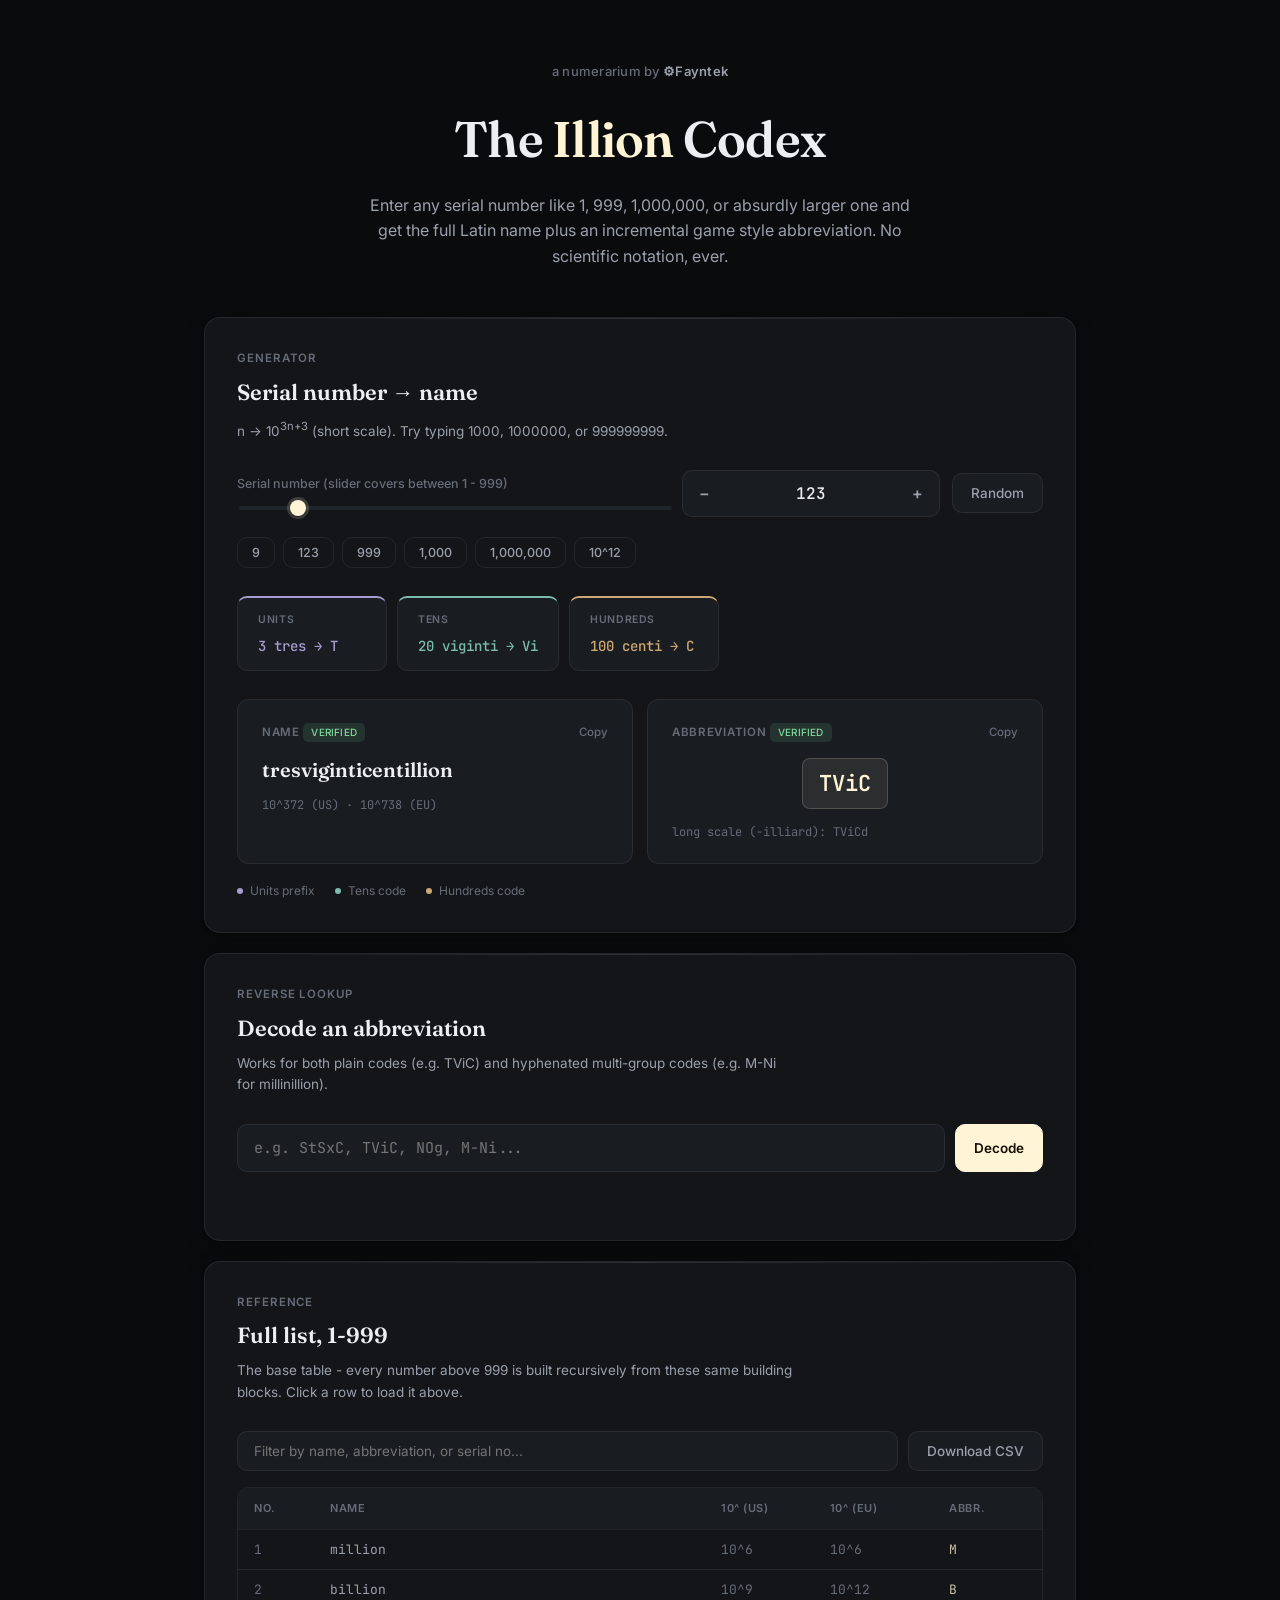
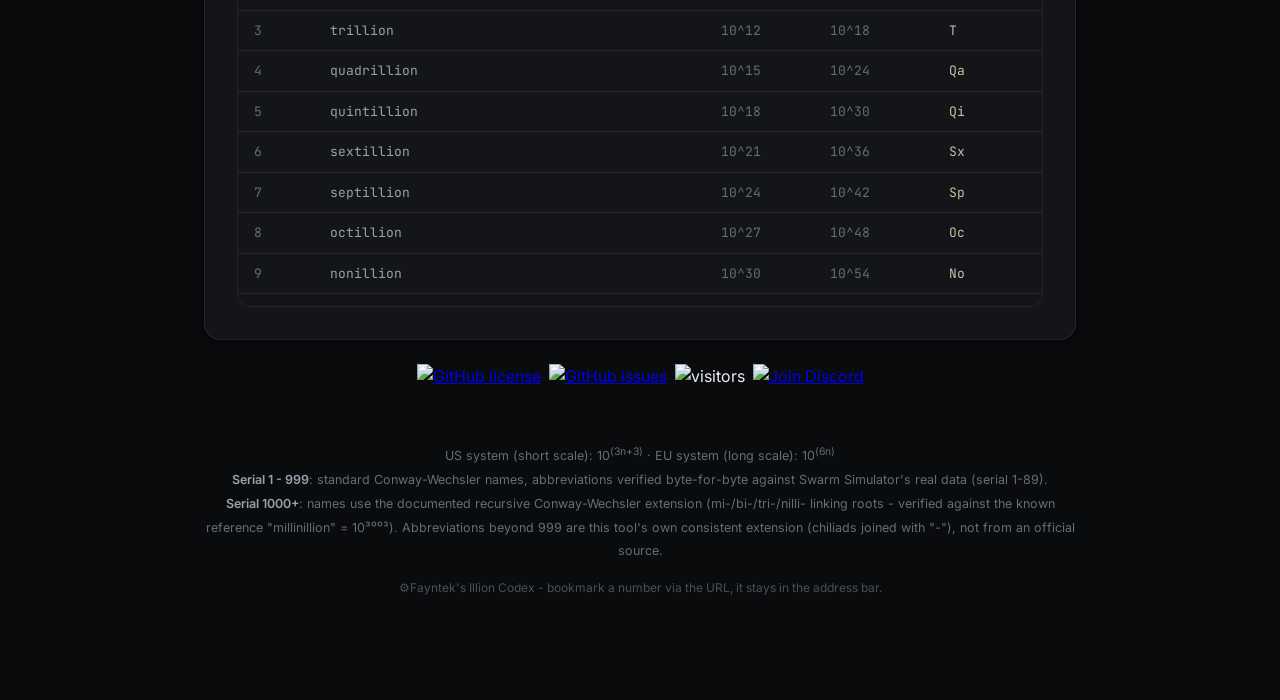
==== src/index.html @ 1ee9a4c0 "Initial push of hobby tool" ====
<!DOCTYPE html>
<html lang="en">
<!-- Bro, really? -->
<head>
<meta charset="UTF-8">
<meta name="viewport" content="width=device-width, initial-scale=1.0">
<title>⚙Fayntek's Illion Codex - Big Number Name &amp; Abbreviation Generator</title>
<link rel="preconnect" href="https://fonts.googleapis.com">
<link href="https://fonts.googleapis.com/css2?family=Fraunces:opsz,wght@9..144,500;9..144,600;9..144,700&family=Inter:wght@400;500;600;700&family=JetBrains+Mono:wght@400;500;600;700&display=swap" rel="stylesheet">
<link rel="stylesheet" href="css/base.css">
<link rel="stylesheet" href="css/header.css">
<link rel="stylesheet" href="css/panel.css">
<link rel="stylesheet" href="css/controls.css">
<link rel="stylesheet" href="css/breakdown.css">
<link rel="stylesheet" href="css/results.css">
<link rel="stylesheet" href="css/decode.css">
<link rel="stylesheet" href="css/table.css">
<link rel="stylesheet" href="css/badge.css">
<link rel="stylesheet" href="css/footer.css">
</head>
<body>
<div class="wrap">

  <header>
    <div class="byline">a numerarium by <a href="https://github.com/fayntek" class="byline-link" target="_blank" rel="noopener noreferrer"><strong>⚙Fayntek</strong></a></div>
    <h1>The <em>Illion</em> Codex</h1>
    <p>Enter any serial number like 1, 999, 1,000,000, or absurdly larger one and get the full Latin name plus an incremental game style abbreviation. No scientific notation, ever.</p>
  </header>





  <section class="panel">
    <div class="panel-title">Generator</div>
    <div class="panel-heading">Serial number → name</div>
    <div class="panel-sub">n → 10<sup>3n+3</sup> (short scale). Try typing 1000, 1000000, or 999999999.</div>

    <div class="gen-controls">
      <div class="slider-row">
        <label>Serial number (slider covers between 1 - 999)</label>
        <input type="range" id="serialSlider" min="1" max="999" value="123">
      </div>
      <div class="stepper">
        <button id="decBtn" class="step-btn" aria-label="Decrement" type="button">−</button>
        <input type="text" id="serialInput" class="num-input" value="123" inputmode="numeric" aria-label="Serial number">
        <button id="incBtn" class="step-btn" aria-label="Increment" type="button">+</button>
      </div>
      <button id="randomBtn" type="button">Random</button>
    </div>

    <div class="quick-jumps">
      <button data-jump="9" type="button">9</button>
      <button data-jump="123" type="button">123</button>
      <button data-jump="999" type="button">999</button>
      <button data-jump="1000" type="button">1,000</button>
      <button data-jump="1000000" type="button">1,000,000</button>
      <button data-jump="1000000000000" type="button">10^12</button>
    </div>

    <div class="breakdown" id="breakdown"></div>

    <div class="results">
      <div class="result-card name">
        <div class="label">
          <span>Name <span class="badge" id="nameBadge">verified</span></span>
          <button class="copy-btn" id="copyNameBtn" type="button">Copy</button>
        </div>
        <div class="name-text" id="outName">-</div>
        <div class="sub" id="outPowers">-</div>
      </div>
      <div class="result-card abbr">
        <div class="label">
          <span>Abbreviation <span class="badge" id="abbrBadge">verified</span></span>
          <button class="copy-btn" id="copyAbbrBtn" type="button">Copy</button>
        </div>
        <div class="stamp-wrap"><div class="stamp" id="outAbbr">-</div></div>
        <div class="sub" id="outAbbrLong">long scale (-illiard): -</div>
      </div>
    </div>

    <div class="legend">
      <span><span class="dot" style="background:var(--violet)"></span>Units prefix</span>
      <span><span class="dot" style="background:var(--teal)"></span>Tens code</span>
      <span><span class="dot" style="background:var(--amber)"></span>Hundreds code</span>
    </div>
  </section>






  <section class="panel">
    <div class="panel-title">Reverse Lookup</div>
    <div class="panel-heading">Decode an abbreviation</div>
    <div class="panel-sub">Works for both plain codes (e.g. TViC) and hyphenated multi-group codes (e.g. M-Ni for millinillion).</div>
    <div class="decode-row">
      <input type="text" id="decodeInput" placeholder="e.g. StSxC, TViC, NOg, M-Ni...">
      <button class="primary" id="decodeBtn" type="button">Decode</button>
    </div>
    <div id="decodeResult"></div>
  </section>

  <section class="panel">
    <div class="panel-title">Reference</div>
    <div class="panel-heading">Full list, 1-999</div>
    <div class="panel-sub">The base table - every number above 999 is built recursively from these same building blocks. Click a row to load it above.</div>
    <div class="table-controls">
      <input type="text" id="tableSearch" placeholder="Filter by name, abbreviation, or serial no...">
      <button id="csvBtn" type="button">Download CSV</button>
    </div>
    <div class="table-scroll">
      <table>
        <thead>
          <tr>
            <th>No.</th><th>Name</th><th>10^ (US)</th><th>10^ (EU)</th><th>Abbr.</th>
          </tr>
        </thead>
        <tbody id="tableBody"></tbody>
      </table>
    </div>
  </section>

  <div class="badge-row">
    <a href="https://github.com/fayntek/illion-codex#license" target="_blank" rel="noopener noreferrer"><img src="https://img.shields.io/github/license/fayntek/illion-codex?style=flat-square&color=fff5d6&labelColor=191c21" alt="GitHub license"></a>
    <a href="https://github.com/fayntek/illion-codex/issues" target="_blank" rel="noopener noreferrer"><img src="https://img.shields.io/github/issues/fayntek/illion-codex?style=flat-square&color=e08a7d&labelColor=191c21" alt="GitHub issues"></a>
    <img src="https://visitor-badge.laobi.icu/badge?page_id=fayntek.illion-codex&left_text=Visits&left_color=%23191c21&right_color=%23013835&radius=0" alt="visitors">
	<a href="https://discord.gg/k3qVkmXFAN" target="_blank" rel="noopener noreferrer"><img src="https://img.shields.io/badge/Discord-Join%20server-6976F2?style=for-the-badge&logo=discord&logoColor=white" alt="Join Discord"></a>
  </div>

  <footer>
    US system (short scale): 10<sup>(3n+3)</sup> · EU system (long scale): 10<sup>(6n)</sup><br>
    <strong>Serial 1 - 999</strong>: standard Conway-Wechsler names, abbreviations verified byte-for-byte against Swarm Simulator's real data (serial 1-89).<br>
    <strong>Serial 1000+</strong>: names use the documented recursive Conway-Wechsler extension (mi-/bi-/tri-/nilli- linking roots - verified against the known reference "millinillion" = 10³⁰⁰³). Abbreviations beyond 999 are this tool's own consistent extension (chiliads joined with "-"), not from an official source.
    <div class="sig">⚙Fayntek's Illion Codex - bookmark a number via the URL, it stays in the address bar.</div>
  </footer>

</div>
<script src="js/naming_engine.js"></script>
<script src="js/table_data.js"></script>
<script src="js/panel_glow.js"></script>
<script src="js/generator.js"></script>
<script src="js/copy.js"></script>
<script src="js/decode.js"></script>
<script src="js/table.js"></script>
<script src="js/csv_export.js"></script>
</body>
</html>
---- src/css/base.css ----
:root{
    /* surfacs */
    --bg:#0a0b0d;
    --surface:#131519;
    --surface-2:#191c21;
    --surface-3:#20242b;

    /* borders */
    --border:rgba(255,255,255,0.07);
    --border-strong:rgba(255,255,255,0.12);

    /* text */
    --text:#eceef1;
    --text-secondary:#9aa0ac;
    --text-tertiary:#666c78;

    /* main accents technically the main theme */
    --accent:#fff5d6;
    --accent-muted:#c9c0a3;
    --accent-ink:#161005;
    --accent-hover:#fffaea;
    --accent-wash:rgba(255,245,214,0.08);
    --accent-wash-strong:rgba(255,245,214,0.14);
	--accent-halo:rgba(255,245,214,0.18);
    --accent-border:rgba(255,245,214,0.18);
    --accent-selection:rgba(255,245,214,0.2);

    /* unit category colorsfor units tens hundreds status badges */
    --violet:#a79cd1;
    --violet-wash:rgba(167,156,209,0.14);
    --teal:#7bbcae;
    --teal-wash:rgba(123,188,174,0.14);
    --amber:#cca873;
    --amber-wash:rgba(204,168,115,0.14);
    --green:#7fd99a;
    --green-wash:rgba(127,217,154,0.12);
    --danger:#e08a7d;
    --danger-wash:rgba(224,138,125,0.16);

    /* font type */
    --mono:'JetBrains Mono', monospace;
    --display:'Fraunces', serif;
    --ui:'Inter', -apple-system, BlinkMacSystemFont, sans-serif;

    /* elevation */
    --shadow-sm:0 1px 2px rgba(0,0,0,0.4);
    --shadow-md:0 4px 16px rgba(0,0,0,0.35), 0 1px 2px rgba(0,0,0,0.3);
    --shadow-lg:0 12px 40px rgba(0,0,0,0.45), 0 2px 6px rgba(0,0,0,0.3);
  }
  *{box-sizing:border-box;}
  html{scroll-behavior:smooth;}
  html,body{margin:0;padding:0;}
  body{
    background:var(--bg);
    color:var(--text);
    font-family:var(--ui);
    -webkit-font-smoothing:antialiased;
    padding:0 0 100px 0;
    line-height:1.5;
	/*font-variant-numeric:tabular-nums;*/
  }
  .wrap{max-width:920px;margin:0 auto;padding:0 24px;}
  ::selection{background:var(--accent-selection);color:var(--accent);}

  a:focus-visible, button:focus-visible, input:focus-visible{
    outline:2px solid var(--accent);
    outline-offset:2px;
    border-radius:4px;
  }
  @media (prefers-reduced-motion: reduce){
    *{animation-duration:0.001ms !important; transition-duration:0.001ms !important;}
  }
---- src/css/header.css ----
/* header */
  header{padding:62px 24px 48px;text-align:center;} /*72px 24px 48px*/
  .byline{
    font-family:var(--ui);
    font-size:13px;
    font-weight:500;
    letter-spacing:0.02em;
    color:var(--text-tertiary);
    margin-bottom:20px;
  }
  .byline strong{color:var(--text-secondary);font-weight:600;}
  h1{
    font-family:var(--display);
    font-size:clamp(32px,5vw,50px);
    font-weight:600;
    margin:0 0 16px;
    letter-spacing:-0.015em;
    color:var(--text);
  }
  .byline-link{
  color:inherit;
  text-decoration:none;
}
  .byline-link:hover{
  text-decoration:none;
}
  h1 em{
    font-style:normal;
    color:var(--accent);
  }
  header p{
    color:var(--text-secondary);
    font-size:16px;
    max-width:560px;
    margin:0 auto;
    line-height:1.6;
  }
---- src/css/panel.css ----
/* panels */
  section{margin-bottom:20px;}
  .panel{
    background:var(--surface);
    border:1px solid var(--border);
    border-radius:16px;
    padding:32px;
    box-shadow:var(--shadow-md);
	position:relative;   /* for mouse glow */
	overflow:hidden;      /* for mouse glow */
  }




/* mouse glow*/
  .panel::before{
    content:'';
    position:absolute;
    top:0;left:24px;right:24px;
    height: 1px;
    background:linear-gradient(90deg, transparent, var(--border-strong), transparent);
 }
  .panel::after{
    content:'';
    position:absolute;
    inset:0;
    background:radial-gradient(95px/*glowssize*/ circle at var(--mx,50%) var(--my,50%), rgba(255,245,214,0.06), transparent 50%); 
    opacity:0;
    transition:opacity .3s;
    pointer-events:none;
  }
  .panel:hover::after{
    opacity:1;
  }
/* end mouse glow */



  .panel-title{
    font-family:var(--ui);
    font-size:11.5px;
    font-weight:600;
    letter-spacing:0.08em;
    text-transform:uppercase;
    color:var(--text-tertiary);
    margin:0 0 8px;
  }
  .panel-heading{
    font-family:var(--display);
    font-size:22px;
    font-weight:600;
    color:var(--text);
    margin:0 0 8px;
  }
  .panel-sub{
    font-family:var(--ui);
    font-size:13.5px;
    color:var(--text-secondary);
    margin:0 0 28px;
    line-height:1.6;
    max-width:560px;
  }
---- src/css/controls.css ----
/* controls */
  .gen-controls{
    display:flex;
    gap:12px;
    align-items:center;
    flex-wrap:wrap;
    margin-bottom:20px;
  }
  .slider-row{flex:1;min-width:220px;display:flex;flex-direction:column;gap:10px;}
  .slider-row label{font-size:12.5px;color:var(--text-tertiary);font-family:var(--ui);font-weight:500;}
  input[type=range]{
    -webkit-appearance:none;
    width:100%;height:4px;
    background:var(--surface-3);
    border-radius:2px;
    outline:none;
  }
  input[type=range]::-webkit-slider-thumb{
    -webkit-appearance:none;
    width:16px;height:16px;
    border-radius:50%;
    background:var(--accent);
    cursor:pointer;
    border:none;
    box-shadow:var(--shadow-sm);
	box-shadow:var(--shadow-sm), 0 0 0 3px var(--accent-halo);
  }
  input[type=range]::-moz-range-thumb{
    width:16px;height:16px;
    border-radius:50%;
    background:var(--accent);
    cursor:pointer;
    border:none;
    box-shadow:var(--shadow-sm);
	box-shadow:var(--shadow-sm), 0 0 0 3px var(--accent-halo);
  }
  .num-input{
    width:170px;
    font-family:var(--mono);
    font-size:16px;
    font-weight:500;
    background:var(--surface-2);
    border:none;
    color:var(--text);
    padding:12px 10px;
    text-align:center;
    border-radius:0;
    transition:background .25s;
  }
  .num-input:focus{outline:none;}
  .num-input.shake{animation:shake .4s ease;}
  @keyframes shake{
    0%{background:var(--danger-wash);}
    30%,50%,70%{transform:translateX(-3px);}
    40%,60%{transform:translateX(3px);}
    10%,90%{transform:translateX(-1px);}
    20%,80%{transform:translateX(2px);}
    100%{background:transparent;transform:translateX(0);}
  }
  .stepper{
    display:flex;
    align-items:stretch;
    border:1px solid var(--border);
    border-radius:10px;
    overflow:hidden;
    background:var(--surface-2);
  }
  .stepper:focus-within{border-color:var(--border-strong);}
  .step-btn{
    font-family:var(--ui);
    font-size:16px;
    font-weight:600;
    background:transparent;
    color:var(--text-secondary);
    border:none;
    border-radius:0;
    padding:0 16px;
    cursor:pointer;
    transition:color .15s, background .15s;
  }
  .step-btn:hover{color:var(--text);background:var(--surface-3);}
  .step-btn:active{color:var(--accent);}
  button{
    font-family:var(--ui);
    font-size:13.5px;
    font-weight:500;
    background:var(--surface-2);
    color:var(--text-secondary);
    border:1px solid var(--border);
    border-radius:10px;
    padding:11px 18px;
    cursor:pointer;
    transition:border-color .15s, color .15s, background .15s;
    white-space:nowrap;
  }
  button:hover{border-color:var(--border-strong);color:var(--text);background:var(--surface-3);}
  button.primary{background:var(--accent);color:var(--accent-ink);border-color:var(--accent);font-weight:600;}
  button.primary:hover{background:var(--accent-hover);border-color:var(--accent-hover);color:var(--accent-ink);}
  .quick-jumps{display:flex;gap:8px;flex-wrap:wrap;margin-bottom:28px;}
  .quick-jumps button{padding:7px 14px;font-size:12.5px;background:transparent;border-color:var(--border);}
  .quick-jumps button:hover{background:var(--surface-2);}
---- src/css/breakdown.css ----
/* individual rouned cards, each sized to its own content */
  .breakdown{
    display:flex;
    flex-wrap:wrap;
    gap:10px;
    margin-bottom:28px;
  }
  .chip{
    font-family:var(--ui);
    padding:14px 20px 13px;
    min-width:150px;
    text-align:left;
    position:relative;
    background:var(--surface-2);
    border:1px solid var(--border);
    border-top:2px solid var(--border);
    border-radius:10px;
  }
  .chip .k{display:block;font-size:10.5px;color:var(--text-tertiary);letter-spacing:.06em;text-transform:uppercase;margin-bottom:6px;font-weight:600;}
  .chip .v{
    font-family:var(--mono);font-size:14px;color:var(--text);font-weight:500;
    white-space:nowrap;line-height:1.45;
  }
  .chip.units{border-top-color:var(--violet);}
  .chip.units .v{color:var(--violet);}
  .chip.tens{border-top-color:var(--teal);}
  .chip.tens .v{color:var(--teal);}
  .chip.hundreds{border-top-color:var(--amber);}
  .chip.hundreds .v{color:var(--amber);}
  .chip.group{border-top-color:var(--violet);min-width:170px;}
  .chip.group.final{border-top-color:var(--amber);}
  .chip.group.final .v{color:var(--amber);}
  .chip.group.zero{opacity:.45;}
  .empty-chip{opacity:.3;}
  .plus{display:none;}
  .group-note{
    width:100%;
    font-family:var(--ui);
    font-size:12.5px;
    color:var(--text-tertiary);
    margin-bottom:10px;
  }
---- src/css/results.css ----
/* results */
  .results{
    display:grid;
    grid-template-columns:1fr 1fr;
    gap:14px;
  }
  @media(max-width:640px){.results{grid-template-columns:1fr;}}
  .result-card{
    background:var(--surface-2);
    border:1px solid var(--border);
    border-radius:12px;
    padding:22px 24px;
  }
  .result-card .label{
    font-family:var(--ui);font-size:11.5px;font-weight:600;color:var(--text-tertiary);
    text-transform:uppercase;letter-spacing:.06em;margin-bottom:14px;
    display:flex;align-items:center;justify-content:space-between;gap:8px;
  }
  .result-card .name-text{font-family:var(--display);font-size:20px;font-weight:600;word-break:break-word;line-height:1.4;color:var(--text);}
  .result-card .sub{font-family:var(--mono);font-size:12px;color:var(--text-tertiary);margin-top:12px;word-break:break-word;}

  .copy-btn{
    font-family:var(--ui);
    font-size:11.5px;
    font-weight:500;
    background:none;
    border:none;
    color:var(--text-tertiary);
    padding:3px 0;
    cursor:pointer;
    text-transform:none;
    letter-spacing:0;
  }
  .copy-btn:hover{color:var(--accent);}
  .copy-btn.copied{color:var(--accent);}

  /* abbreviation output badge */
  .stamp-wrap{display:flex;justify-content:center;padding:2px 0;}
  .stamp{
    display:inline-block;
    font-family:var(--mono);
    font-size:22px;
    font-weight:600;
    letter-spacing:.01em;
    color:var(--accent);
    background:var(--accent-wash);
    border:1px solid var(--accent-border);
    border-radius:8px;
    padding:8px 16px;
    transition:background .3s;
  }
  .stamp.pulse{background:var(--accent-wash-strong);}

  .badge{
    display:inline-block;
    font-family:var(--ui);
    font-size:10px;
    font-weight:500;
    letter-spacing:.02em;
    padding:2px 8px;
    border-radius:5px;
  }
  .badge.verified{background:var(--green-wash);color:var(--green);}
  .badge.extended{background:var(--violet-wash);color:var(--violet);}

  .legend{display:flex;gap:20px;flex-wrap:wrap;margin-top:18px;font-size:12px;font-family:var(--ui);color:var(--text-tertiary);}
  .legend span{display:inline-flex;align-items:center;gap:7px;}
  .dot{width:6px;height:6px;border-radius:50%;display:inline-block;background:var(--text-tertiary);}
---- src/css/decode.css ----
/* decode*/
  .decode-row{display:flex;gap:10px;flex-wrap:wrap;}
  .decode-row input[type=text]{
    flex:1;min-width:180px;
    font-family:var(--mono);
    font-size:15px;
    background:var(--surface-2);
    border:1px solid var(--border);
    color:var(--text);
    border-radius:10px;
    padding:13px 16px;
  }
  .decode-row input[type=text]:focus{outline:none;border-color:var(--border-strong);}
  #decodeResult{margin-top:16px;font-family:var(--ui);font-size:13.5px;color:var(--text-tertiary);min-height:20px;line-height:1.6;word-break:break-word;}
  #decodeResult.ok{color:var(--accent-muted);}
  #decodeResult.err{color:var(--danger);}
---- src/css/table.css ----
/* tablee   */
  .table-controls{display:flex;gap:10px;margin-bottom:16px;flex-wrap:wrap;}
  .table-controls input[type=text]{
    flex:1;min-width:180px;
    font-family:var(--ui);
    font-size:13.5px;
    background:var(--surface-2);
    border:1px solid var(--border);
    color:var(--text);
    border-radius:10px;
    padding:11px 16px;
  }
  .table-controls input[type=text]:focus{outline:none;border-color:var(--border-strong);}
  .table-scroll{max-height:420px;overflow:auto;border:1px solid var(--border);border-radius:12px;}
  table{width:100%;border-collapse:collapse;font-family:var(--mono);font-size:13px;}
  thead th{
    position:sticky;top:0;
    background:var(--surface-2);
    text-align:left;
    padding:12px 16px;
    color:var(--text-tertiary);
    font-family:var(--ui);
    font-weight:600;
    font-size:11px;
    letter-spacing:.05em;
    text-transform:uppercase;
    border-bottom:1px solid var(--border);
  }
  tbody td{padding:10px 16px;border-bottom:1px solid var(--border);color:var(--text-secondary);}
  tbody tr{cursor:pointer;transition:background .15s;}
  tbody tr:hover{background:var(--surface-2);}
  tbody tr:hover td{color:var(--text);}
  tbody tr:hover td:nth-child(5){color:var(--accent);}
  td.num{color:var(--text-tertiary);}
  td.abbr-cell{color:var(--accent-muted);}
---- src/css/badge.css ----
.badge-row{display:flex;gap:8px;flex-wrap:wrap;align-items:center;justify-content:center;margin:24px 0;}
  .badge-row a{display:inline-flex;}
  .badge-row img{display:block;height:22px;}
---- src/css/footer.css ----
footer{margin-top:56px;text-align:center;color:var(--text-tertiary);font-size:12.5px;font-family:var(--ui);line-height:1.9;}
  footer strong{color:var(--text-secondary);font-weight:600;}
  footer .sig{margin-top:14px;color:var(--text-tertiary);opacity:.7;font-size:12px;}
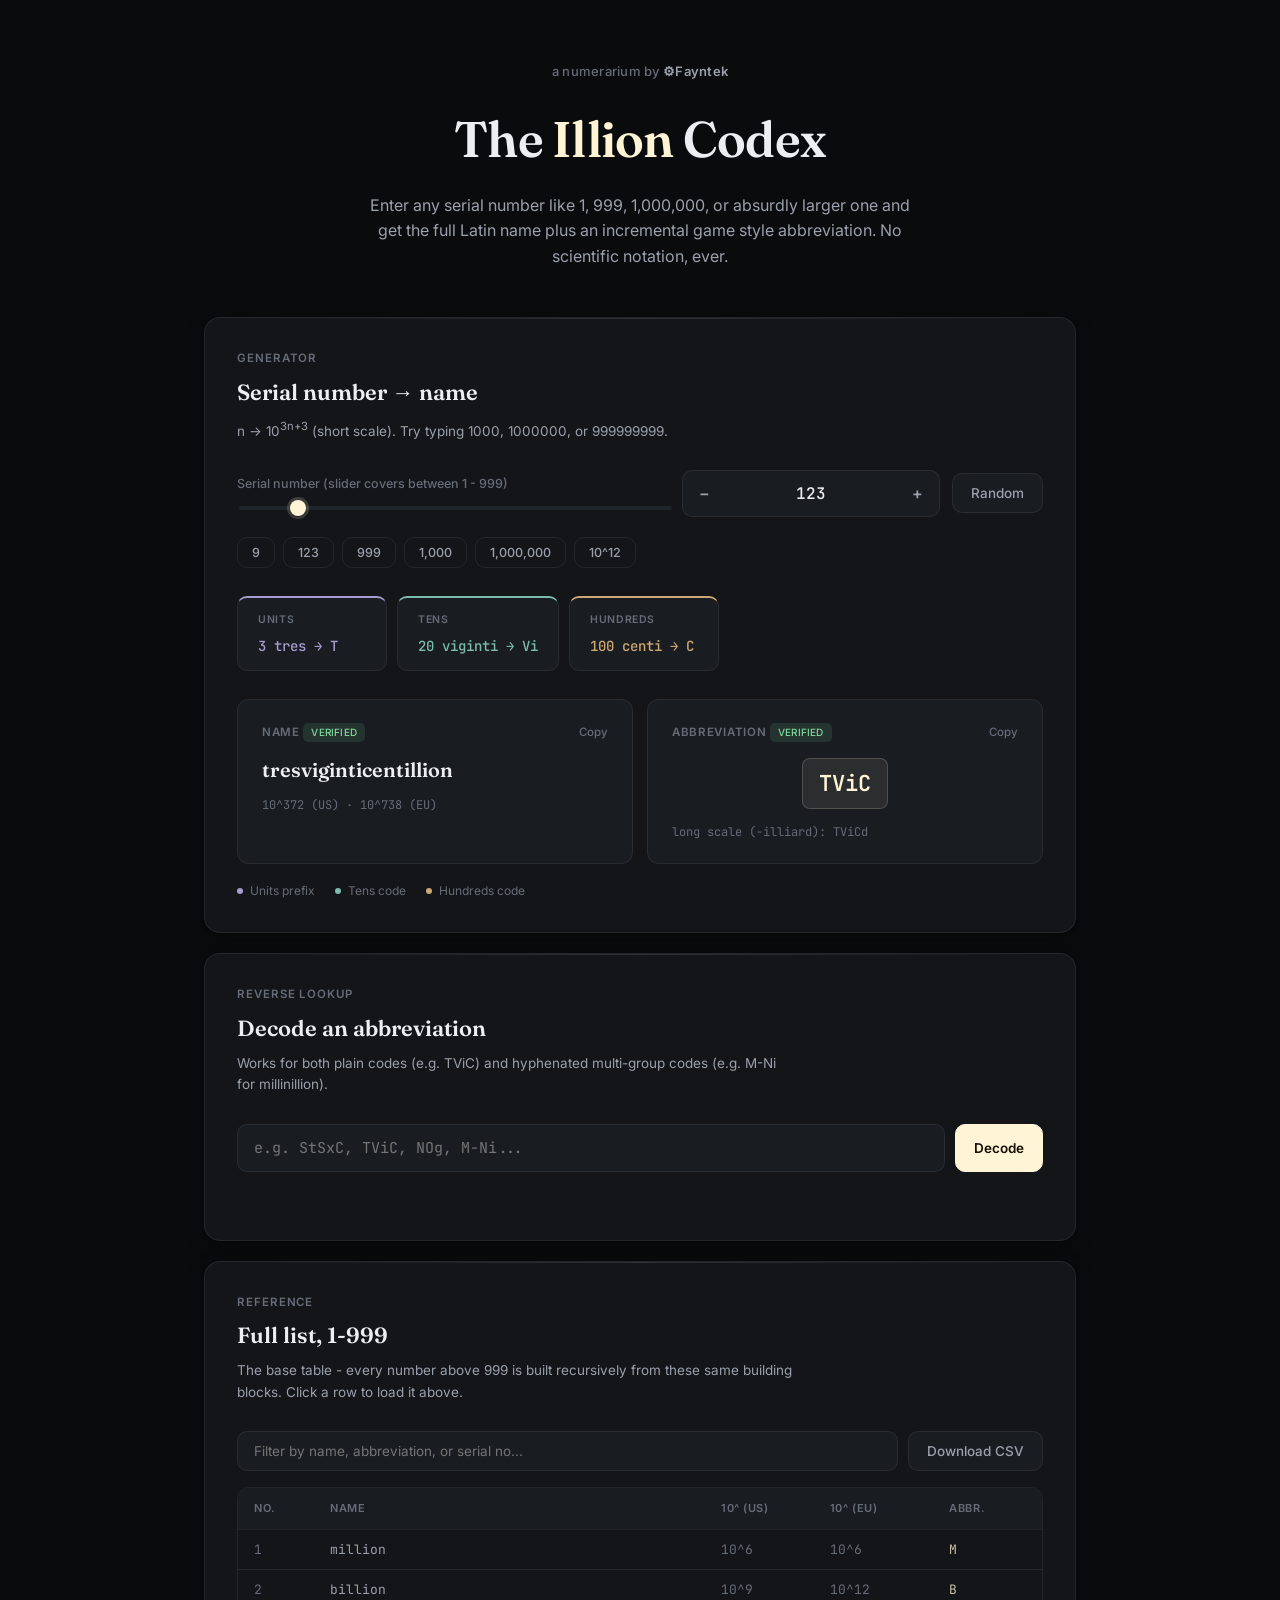
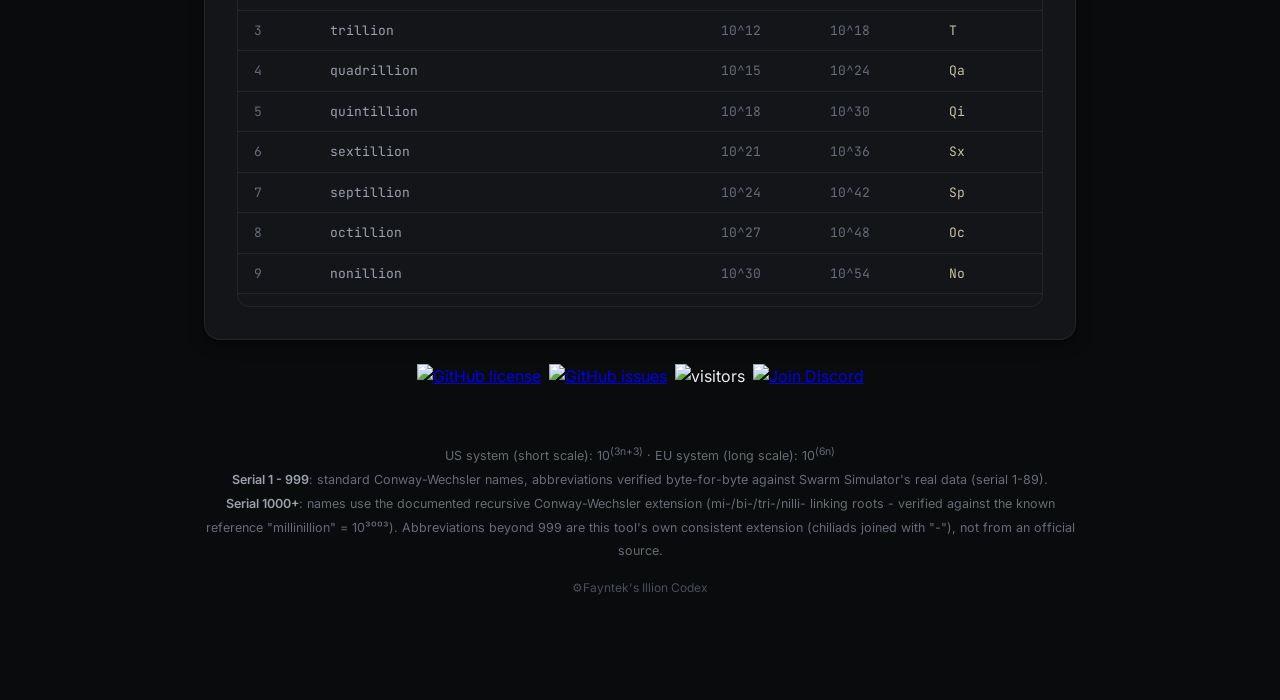
==== commit ac1eebb2: "Added 404 page and clean deployment support" ====
--- a/src/index.html
+++ b/src/index.html
@@ -31,7 +31,7 @@
 
 
 
-  <section class="panel">
+  <section class="panel"> 
     <div class="panel-title">Generator</div>
     <div class="panel-heading">Serial number → name</div>
     <div class="panel-sub">n → 10<sup>3n+3</sup> (short scale). Try typing 1000, 1000000, or 999999999.</div>
@@ -133,7 +133,7 @@
     US system (short scale): 10<sup>(3n+3)</sup> · EU system (long scale): 10<sup>(6n)</sup><br>
     <strong>Serial 1 - 999</strong>: standard Conway-Wechsler names, abbreviations verified byte-for-byte against Swarm Simulator's real data (serial 1-89).<br>
     <strong>Serial 1000+</strong>: names use the documented recursive Conway-Wechsler extension (mi-/bi-/tri-/nilli- linking roots - verified against the known reference "millinillion" = 10³⁰⁰³). Abbreviations beyond 999 are this tool's own consistent extension (chiliads joined with "-"), not from an official source.
-    <div class="sig">⚙Fayntek's Illion Codex - bookmark a number via the URL, it stays in the address bar.</div>
+    <div class="sig">⚙Fayntek's Illion Codex</div>
   </footer>
 
 </div>
--- a/src/css/base.css
+++ b/src/css/base.css
@@ -1,8 +1,8 @@
 :root{
     /* surfacs */
-    --bg:#0a0b0d;
-    --surface:#131519;
-    --surface-2:#191c21;
+    --bg:#0a0b0d;	/*#0a0b0d*/ /*#030303*/
+    --surface:#131519;	/*#131519*/ /*#0A0A0A*/
+    --surface-2:#191c21;/*#191c21*/ /*#222222*/
     --surface-3:#20242b;
 
     /* borders */
